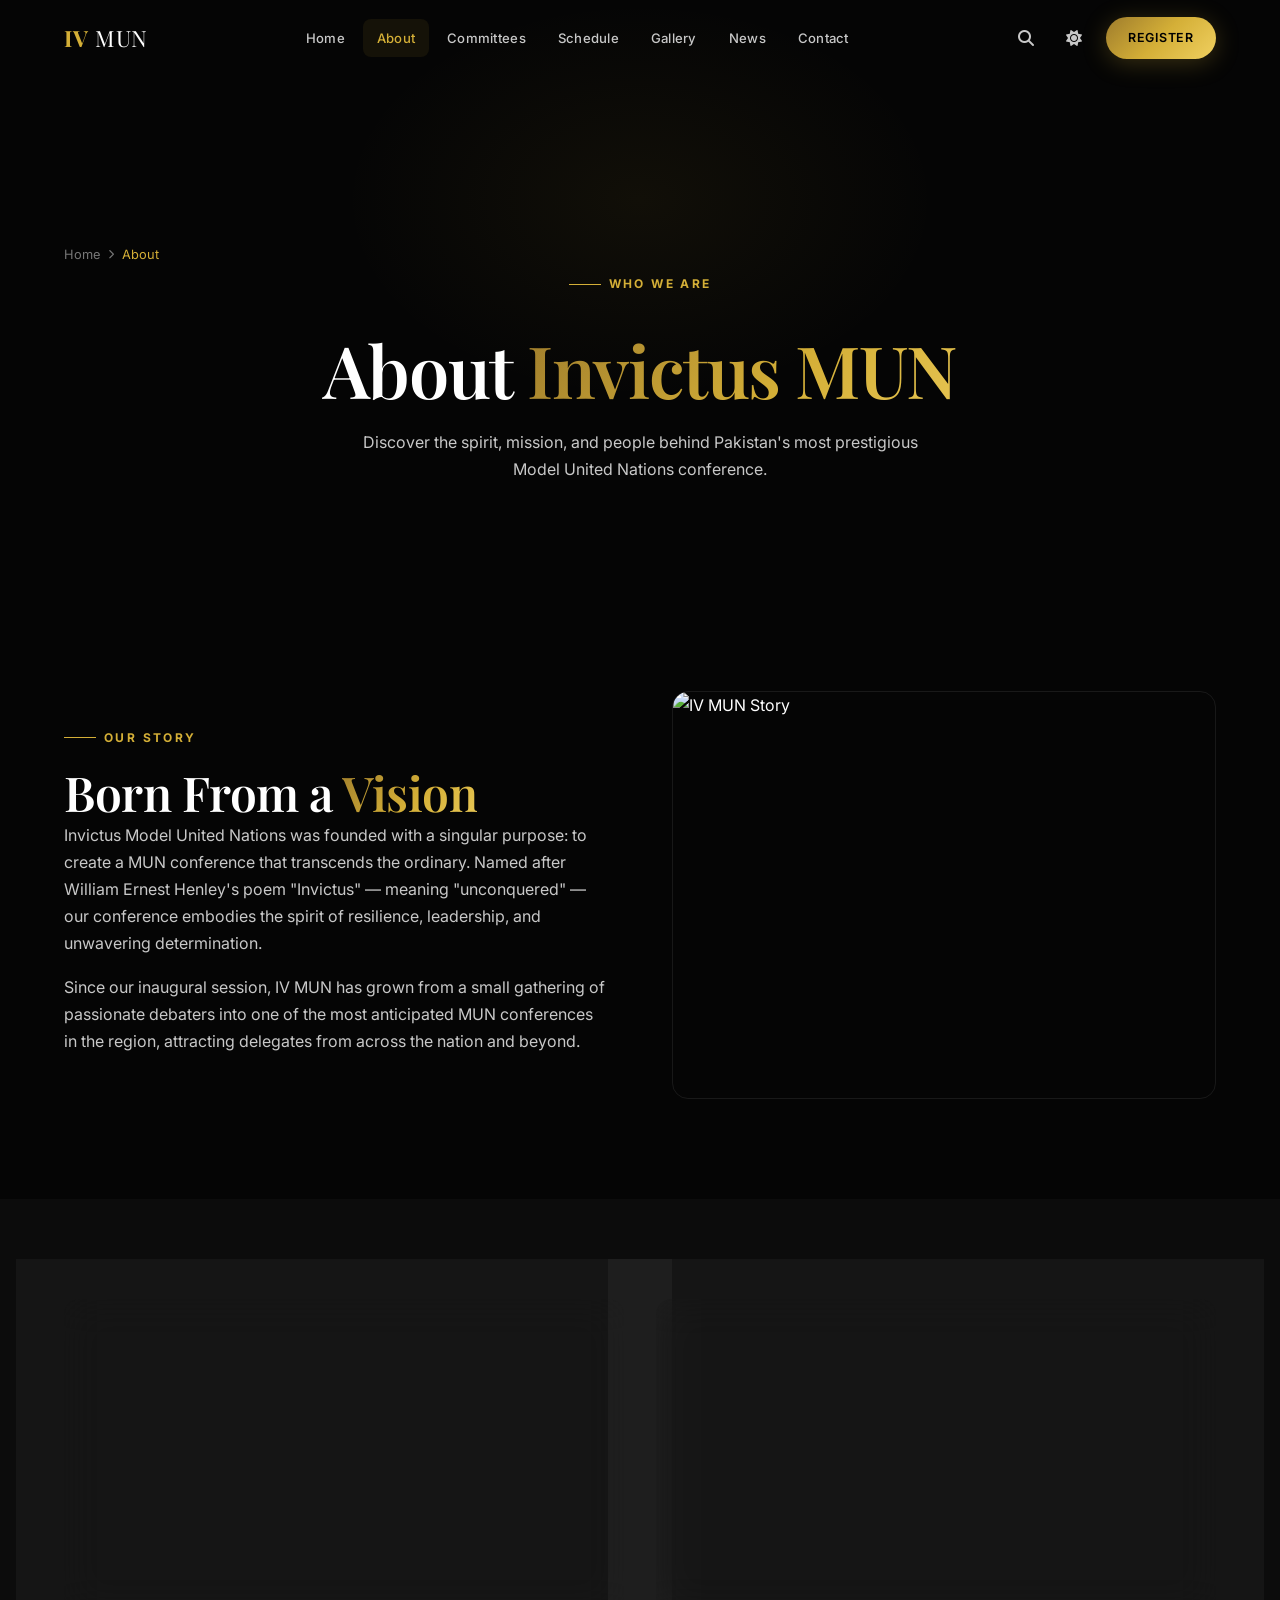
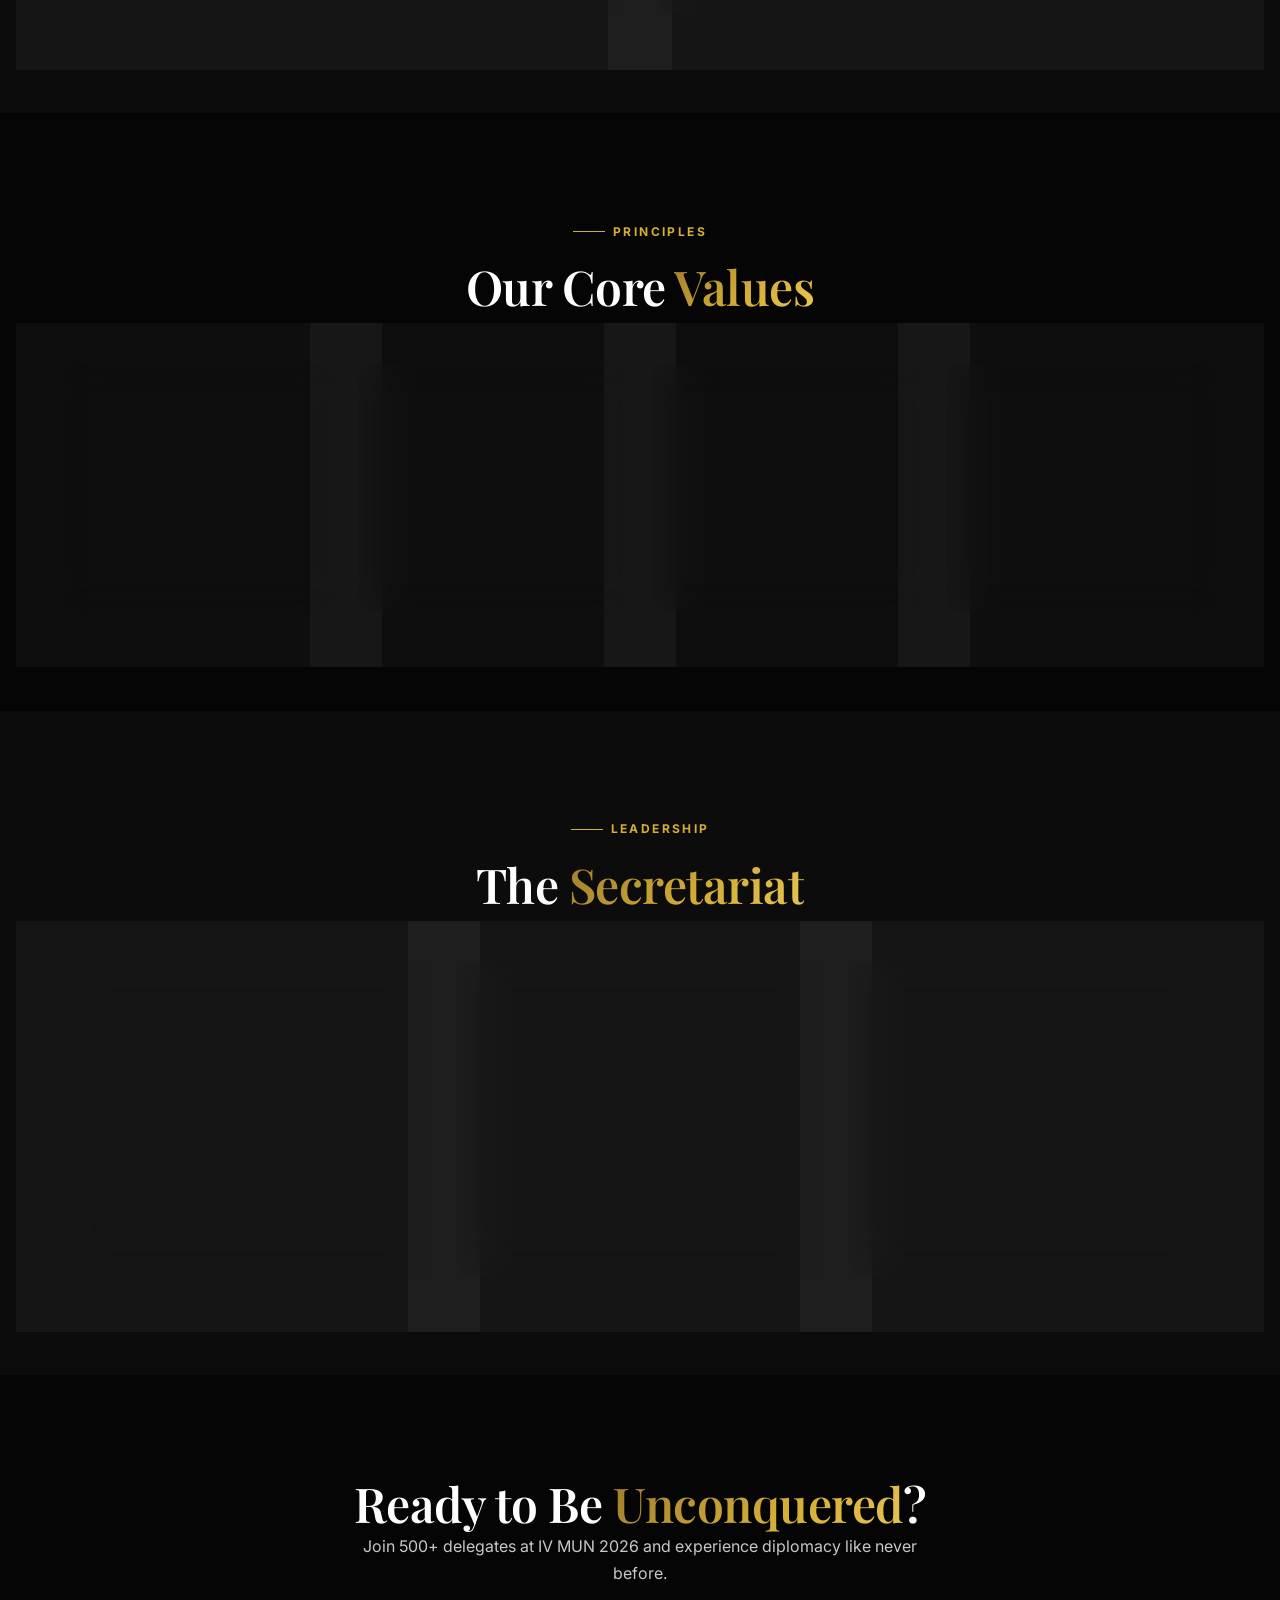
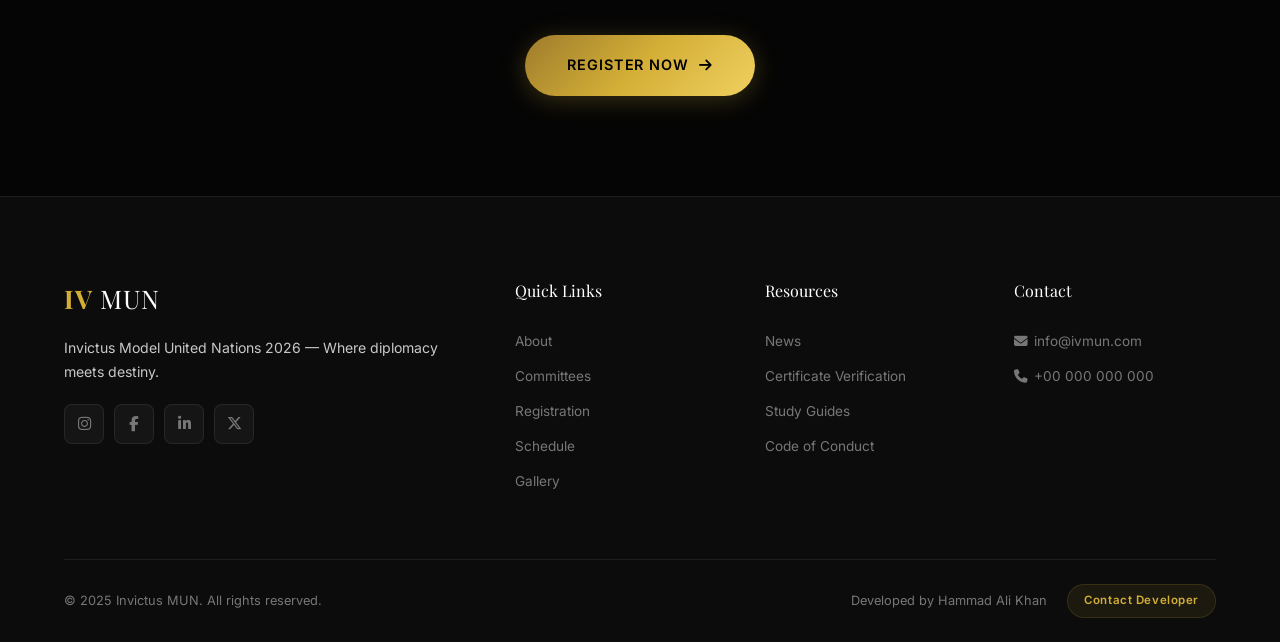
==== about.html @ e798f4ac "Initial commit Created from https://vercel.com/new" ====
<!DOCTYPE html>
<html lang="en" data-theme="dark">
<head>
  <meta charset="UTF-8">
  <meta name="viewport" content="width=device-width, initial-scale=1.0">
  <meta name="description" content="Learn about Invictus Model United Nations — our mission, vision, history, and the team behind IV MUN 2026.">
  <title>About — Invictus MUN 2026</title>
  <link rel="preconnect" href="https://fonts.googleapis.com">
  <link href="https://fonts.googleapis.com/css2?family=Inter:wght@300;400;500;600;700&family=Playfair+Display:ital,wght@0,400;0,500;0,600;0,700;1,400&display=swap" rel="stylesheet">
  <link rel="stylesheet" href="https://cdnjs.cloudflare.com/ajax/libs/font-awesome/6.5.1/css/all.min.css">
  <link rel="stylesheet" href="style.css">
</head>
<body>

  <div class="loader"><div class="loader-logo">IV MUN</div><div class="loader-bar"></div><div class="loader-text">Loading Experience</div></div>
  <div class="scroll-progress"></div>

  <nav class="nav">
    <div class="nav-inner">
      <a href="index.html" class="nav-logo">IV <span>MUN</span></a>
      <div class="nav-links">
        <a href="index.html">Home</a>
        <a href="about.html" class="active">About</a>
        <a href="committees.html">Committees</a>
        <a href="schedule.html">Schedule</a>
        <a href="gallery.html">Gallery</a>
        <a href="news.html">News</a>
        <a href="contact.html">Contact</a>
      </div>
      <div class="nav-right">
        <button class="nav-icon-btn" id="searchBtn" aria-label="Search"><i class="fas fa-search"></i></button>
        <button class="nav-icon-btn" id="themeToggle" aria-label="Toggle theme"><i class="fas fa-sun"></i></button>
        <a href="registration.html" class="btn btn-primary btn-sm" style="margin-left:4px;">Register</a>
        <button class="hamburger" aria-label="Menu"><span></span><span></span><span></span></button>
      </div>
    </div>
  </nav>

  <div class="mobile-nav">
    <a href="index.html">Home</a><a href="about.html" class="active">About</a><a href="committees.html">Committees</a><a href="registration.html">Registration</a><a href="schedule.html">Schedule</a><a href="gallery.html">Gallery</a><a href="news.html">News</a><a href="certificate.html">Certificate</a><a href="contact.html">Contact</a><a href="https://hammad-portfolio-website.vercel.app/" target="_blank" rel="noopener">Contact Developer</a>
  </div>

  <div class="search-modal">
    <div class="search-box">
      <div class="search-input-wrap">
        <i class="fas fa-search"></i>
        <input type="text" placeholder="Search committees, pages, FAQs..." autocomplete="off">
        <kbd style="font-size:0.7rem;color:var(--text-muted);background:var(--glass-bg);border:1px solid var(--glass-border);padding:2px 8px;border-radius:4px;">ESC</kbd>
      </div>
      <div class="search-results"><div class="search-hint">Type at least 2 characters to search...</div></div>
    </div>
  </div>

  <!-- Page Header -->
  <header class="page-header">
    <div class="container">
      <div class="breadcrumbs">
        <a href="index.html">Home</a> <span class="sep"><i class="fas fa-chevron-right"></i></span> <span class="current">About</span>
      </div>
      <div class="section-label" style="justify-content:center;" class="anim">Who We Are</div>
      <h1 class="section-title mt-2 anim">About <span class="gold-text">Invictus MUN</span></h1>
      <p class="section-desc mx-auto anim" style="text-align:center;">Discover the spirit, mission, and people behind Pakistan's most prestigious Model United Nations conference.</p>
    </div>
  </header>

  <!-- Story -->
  <section class="section">
    <div class="container">
      <div class="grid" style="grid-template-columns:1fr 1fr;gap:64px;align-items:center;">
        <div class="anim-left">
          <div class="section-label">Our Story</div>
          <h2>Born From a <span class="gold-text">Vision</span></h2>
          <p>Invictus Model United Nations was founded with a singular purpose: to create a MUN conference that transcends the ordinary. Named after William Ernest Henley's poem "Invictus" — meaning "unconquered" — our conference embodies the spirit of resilience, leadership, and unwavering determination.</p>
          <p>Since our inaugural session, IV MUN has grown from a small gathering of passionate debaters into one of the most anticipated MUN conferences in the region, attracting delegates from across the nation and beyond.</p>
        </div>
        <div class="anim-right">
          <div style="border-radius:var(--radius);overflow:hidden;border:1px solid var(--glass-border);aspect-ratio:4/3;">
            <img data-src="https://images.unsplash.com/photo-1577737122579-ab9dee88395c?fm=jpg&q=60&w=3000&ixlib=rb-4.1.0&ixid=M3wxMjA3fDB8MHxwaG90by1wYWdlfHx8fGVufDB8fHx8fA%3D%3D" alt="IV MUN Story" style="width:100%;height:100%;object-fit:cover;">
          </div>
        </div>
      </div>
    </div>
  </section>

  <!-- Mission & Vision -->
  <section class="section section-alt">
    <div class="container">
      <div class="grid grid-2" style="gap:32px;">
        <div class="glass-static anim anim-delay-1" style="padding:48px;">
          <div style="color:var(--gold);font-size:1.5rem;margin-bottom:16px;"><i class="fas fa-bullseye"></i></div>
          <h3>Our Mission</h3>
          <p>To empower young minds through immersive diplomatic simulations, fostering critical thinking, cross-cultural understanding, and the skills necessary to become effective global citizens and leaders.</p>
        </div>
        <div class="glass-static anim anim-delay-2" style="padding:48px;">
          <div style="color:var(--gold);font-size:1.5rem;margin-bottom:16px;"><i class="fas fa-eye"></i></div>
          <h3>Our Vision</h3>
          <p>To be the leading platform for youth diplomacy in the region — where every delegate leaves transformed, inspired, and equipped to make a meaningful impact on the world stage.</p>
        </div>
      </div>
    </div>
  </section>

  <!-- Values -->
  <section class="section">
    <div class="container">
      <div class="text-center mb-5 anim">
        <div class="section-label" style="justify-content:center;">Principles</div>
        <h2>Our Core <span class="gold-text">Values</span></h2>
      </div>
      <div class="grid grid-4">
        <div class="glass anim anim-delay-1" style="padding:32px;text-align:center;">
          <div style="color:var(--gold);font-size:1.8rem;margin-bottom:16px;"><i class="fas fa-scale-balanced"></i></div>
          <h4>Integrity</h4>
          <p style="font-size:0.85rem;margin-bottom:0;">Upholding the highest standards of honesty and ethical conduct in all proceedings.</p>
        </div>
        <div class="glass anim anim-delay-2" style="padding:32px;text-align:center;">
          <div style="color:var(--gold);font-size:1.8rem;margin-bottom:16px;"><i class="fas fa-people-group"></i></div>
          <h4>Inclusivity</h4>
          <p style="font-size:0.85rem;margin-bottom:0;">Welcoming delegates from all backgrounds, ensuring every voice is heard and valued.</p>
        </div>
        <div class="glass anim anim-delay-3" style="padding:32px;text-align:center;">
          <div style="color:var(--gold);font-size:1.8rem;margin-bottom:16px;"><i class="fas fa-lightbulb"></i></div>
          <h4>Excellence</h4>
          <p style="font-size:0.85rem;margin-bottom:0;">Striving for the highest quality in every aspect — from debate to logistics.</p>
        </div>
        <div class="glass anim anim-delay-4" style="padding:32px;text-align:center;">
          <div style="color:var(--gold);font-size:1.8rem;margin-bottom:16px;"><i class="fas fa-handshake"></i></div>
          <h4>Diplomacy</h4>
          <p style="font-size:0.85rem;margin-bottom:0;">Fostering respectful dialogue, negotiation, and collaborative problem-solving.</p>
        </div>
      </div>
    </div>
  </section>

  <!-- SG & DG -->
  <section class="section section-alt">
    <div class="container">
      <div class="text-center mb-5 anim">
        <div class="section-label" style="justify-content:center;">Leadership</div>
        <h2>The <span class="gold-text">Secretariat</span></h2>
      </div>
      <div class="grid grid-3">
        <div class="glass anim anim-delay-1" style="padding:36px;text-align:center;">
          <div style="width:120px;height:120px;border-radius:50%;overflow:hidden;margin:0 auto 20px;border:2px solid var(--gold);">
            <img data-src="https://picsum.photos/seed/sg-face/240/240.jpg" alt="Secretary-General" style="width:100%;height:100%;object-fit:cover;">
          </div>
          <h4>President</h4>
          <p style="font-size:0.8rem;color:var(--gold);margin-bottom:8px;">Sunyaan Khalid Butt</p>
          <p style="font-size:0.85rem;margin-bottom:0;">Leading the entire conference with vision and dedication.</p>
        </div>
        <div class="glass anim anim-delay-2" style="padding:36px;text-align:center;">
          <div style="width:120px;height:120px;border-radius:50%;overflow:hidden;margin:0 auto 20px;border:2px solid var(--gold);">
            <img data-src="https://picsum.photos/seed/dg-face/240/240.jpg" alt="Director-General" style="width:100%;height:100%;object-fit:cover;">
          </div>
          <h4>Vice President</h4>
          <p style="font-size:0.8rem;color:var(--gold);margin-bottom:8px;">Ali Akhtar</p>
          <p style="font-size:0.85rem;margin-bottom:0;">Overseeing committee operations and delegate experience.</p>
        </div>
        <div class="glass anim anim-delay-3" style="padding:36px;text-align:center;">
          <div style="width:120px;height:120px;border-radius:50%;overflow:hidden;margin:0 auto 20px;border:2px solid var(--gold);">
            <img data-src="https://picsum.photos/seed/usg-face/240/240.jpg" alt="USG Logistics" style="width:100%;height:100%;object-fit:cover;">
          </div>
          <h4>Secretary-General</h4>
          <p style="font-size:0.8rem;color:var(--gold);margin-bottom:8px;">Ibrahim Kayani</p>
          <p style="font-size:0.85rem;margin-bottom:0;">Managing all Secretariat, venue, and operations seamlessly.</p>
        </div>
      </div>
    </div>
  </section>

  <!-- CTA -->
  <section class="section" style="text-align:center;">
    <div class="container anim">
      <h2>Ready to Be <span class="gold-text">Unconquered</span>?</h2>
      <p class="section-desc mx-auto" style="text-align:center;">Join 500+ delegates at IV MUN 2026 and experience diplomacy like never before.</p>
      <a href="registration.html" class="btn btn-primary btn-lg">Register Now <i class="fas fa-arrow-right"></i></a>
    </div>
  </section>

  <button class="back-top" aria-label="Back to top"><i class="fas fa-chevron-up"></i></button>

  <footer class="footer">
    <div class="container">
      <div class="footer-grid">
        <div class="footer-brand">
          <a href="index.html" class="nav-logo" style="font-size:1.6rem;">IV <span>MUN</span></a>
          <p>Invictus Model United Nations 2026 — Where diplomacy meets destiny.</p>
          <div class="footer-social">
            <a href="#" aria-label="Instagram"><i class="fab fa-instagram"></i></a>
            <a href="#" aria-label="Facebook"><i class="fab fa-facebook-f"></i></a>
            <a href="#" aria-label="LinkedIn"><i class="fab fa-linkedin-in"></i></a>
            <a href="#" aria-label="Twitter"><i class="fab fa-x-twitter"></i></a>
          </div>
        </div>
        <div><div class="footer-title">Quick Links</div><div class="footer-links"><a href="about.html">About</a><a href="committees.html">Committees</a><a href="registration.html">Registration</a><a href="schedule.html">Schedule</a><a href="gallery.html">Gallery</a></div></div>
        <div><div class="footer-title">Resources</div><div class="footer-links"><a href="news.html">News</a><a href="certificate.html">Certificate Verification</a><a href="#">Study Guides</a><a href="#">Code of Conduct</a></div></div>
        <div><div class="footer-title">Contact</div><div class="footer-links"><a href="mailto:info@ivmun.com"><i class="fas fa-envelope" style="width:16px;"></i> info@ivmun.com</a><a href="tel:+0000000000"><i class="fas fa-phone" style="width:16px;"></i> +00 000 000 000</a></div></div>
      </div>
      <div class="footer-bottom">
        <div class="footer-copy">&copy; 2025 Invictus MUN. All rights reserved.</div>
        <div class="footer-dev">Developed by Hammad Ali Khan &nbsp;<a href="https://hammad-portfolio-website.vercel.app/" target="_blank" rel="noopener">Contact Developer</a></div>
      </div>
    </div>
  </footer>

  <script src="js/main.js"></script>
</body>
</html>
---- style.css ----
/* ============================================
   INVICTUS MUN 2026 — Master Stylesheet
   Black & Gold Luxury Theme with Glassmorphism
   ============================================ */

/* ---------- Design Tokens ---------- */
:root {
  --gold: #D4AF37;
  --gold-light: #F0D060;
  --gold-dark: #9E7C2C;
  --gold-glow: rgba(212,175,55,0.25);
  --gold-subtle: rgba(212,175,55,0.08);
  --bg-primary: #050505;
  --bg-secondary: #0C0C0C;
  --bg-card: #141414;
  --bg-elevated: #1A1A1A;
  --text-primary: #FFFFFF;
  --text-secondary: #C8C8C8;
  --text-muted: #777777;
  --border-color: rgba(255,255,255,0.08);
  --glass-bg: rgba(255,255,255,0.04);
  --glass-border: rgba(255,255,255,0.08);
  --glass-shadow: rgba(0,0,0,0.4);
  --font-heading: 'Playfair Display', Georgia, serif;
  --font-body: 'Inter', -apple-system, sans-serif;
  --ease: cubic-bezier(0.4, 0, 0.2, 1);
  --ease-out: cubic-bezier(0.0, 0, 0.2, 1);
  --ease-bounce: cubic-bezier(0.34, 1.56, 0.64, 1);
  --radius-sm: 8px;
  --radius: 16px;
  --radius-lg: 24px;
  --radius-xl: 32px;
  --nav-h: 76px;
  --container: 1200px;
  --transition: 0.35s var(--ease);
}

/* Light Mode */
[data-theme="light"] {
  --bg-primary: #FAF9F6;
  --bg-secondary: #F2F0EA;
  --bg-card: #FFFFFF;
  --bg-elevated: #FFFFFF;
  --text-primary: #1A1A1A;
  --text-secondary: #444444;
  --text-muted: #888888;
  --border-color: rgba(0,0,0,0.08);
  --glass-bg: rgba(0,0,0,0.02);
  --glass-border: rgba(0,0,0,0.06);
  --glass-shadow: rgba(0,0,0,0.08);
}

/* ---------- Reset & Base ---------- */
*, *::before, *::after { margin:0; padding:0; box-sizing:border-box; }
html { scroll-behavior: smooth; font-size: 16px; -webkit-font-smoothing: antialiased; }
body {
  font-family: var(--font-body);
  background: var(--bg-primary);
  color: var(--text-primary);
  line-height: 1.7;
  overflow-x: hidden;
  transition: background var(--transition), color var(--transition);
}
a { color: var(--gold); text-decoration: none; transition: color var(--transition); }
a:hover { color: var(--gold-light); }
img { max-width: 100%; height: auto; display: block; }
ul, ol { list-style: none; }
button, input, textarea, select {
  font-family: inherit; font-size: inherit; border: none; outline: none;
  background: none; color: inherit;
}
button { cursor: pointer; }

::selection {
  background: var(--gold); color: #000;
}
::-webkit-scrollbar { width: 8px; }
::-webkit-scrollbar-track { background: var(--bg-secondary); }
::-webkit-scrollbar-thumb { background: var(--gold-dark); border-radius: 4px; }
::-webkit-scrollbar-thumb:hover { background: var(--gold); }

/* ---------- Typography ---------- */
h1, h2, h3, h4, h5, h6 {
  font-family: var(--font-heading);
  font-weight: 600;
  line-height: 1.2;
  color: var(--text-primary);
}
h1 { font-size: clamp(2.5rem, 6vw, 4.5rem); letter-spacing: -0.02em; }
h2 { font-size: clamp(2rem, 4vw, 3rem); letter-spacing: -0.01em; }
h3 { font-size: clamp(1.4rem, 2.5vw, 1.8rem); }
h4 { font-size: 1.25rem; }
p { color: var(--text-secondary); margin-bottom: 1rem; }

.gold-text {
  background: linear-gradient(135deg, var(--gold-dark), var(--gold), var(--gold-light), var(--gold));
  background-size: 200% auto;
  -webkit-background-clip: text;
  -webkit-text-fill-color: transparent;
  background-clip: text;
  animation: shimmer 4s ease-in-out infinite;
}

@keyframes shimmer {
  0%, 100% { background-position: 0% center; }
  50% { background-position: 200% center; }
}

.section-label {
  display: inline-flex; align-items: center; gap: 8px;
  font-family: var(--font-body);
  font-size: 0.75rem; font-weight: 700;
  letter-spacing: 0.2em; text-transform: uppercase;
  color: var(--gold); margin-bottom: 1rem;
}
.section-label::before {
  content: ''; display: block;
  width: 32px; height: 1px; background: var(--gold);
}
.section-title { margin-bottom: 1rem; }
.section-desc { max-width: 600px; margin-bottom: 3rem; }

/* ---------- Layout ---------- */
.container {
  width: 100%; max-width: var(--container);
  margin: 0 auto; padding: 0 24px;
}
.section { padding: 100px 0; position: relative; }
.section-alt { background: var(--bg-secondary); }

.grid { display: grid; gap: 24px; }
.grid-2 { grid-template-columns: repeat(2, 1fr); }
.grid-3 { grid-template-columns: repeat(3, 1fr); }
.grid-4 { grid-template-columns: repeat(4, 1fr); }
.flex { display: flex; }
.flex-center { display: flex; align-items: center; justify-content: center; }
.flex-between { display: flex; align-items: center; justify-content: space-between; }
.text-center { text-align: center; }
.mx-auto { margin-left: auto; margin-right: auto; }

/* ---------- Loading Screen ---------- */
.loader {
  position: fixed; inset: 0; z-index: 10000;
  background: #050505;
  display: flex; flex-direction: column;
  align-items: center; justify-content: center;
  transition: opacity 0.6s var(--ease), visibility 0.6s;
}
.loader.hidden { opacity: 0; visibility: hidden; pointer-events: none; }
.loader-logo {
  font-family: var(--font-heading);
  font-size: 2.5rem; font-weight: 700;
  color: var(--gold); margin-bottom: 2rem;
  letter-spacing: 0.05em;
}
.loader-bar {
  width: 200px; height: 2px;
  background: rgba(212,175,55,0.15);
  border-radius: 2px; overflow: hidden;
  position: relative;
}
.loader-bar::after {
  content: ''; position: absolute;
  left: 0; top: 0; height: 100%;
  width: 0; background: var(--gold);
  border-radius: 2px;
  animation: loadBar 1.8s var(--ease) forwards;
}
@keyframes loadBar {
  0% { width: 0; }
  60% { width: 80%; }
  100% { width: 100%; }
}
.loader-text {
  margin-top: 1rem; font-size: 0.7rem;
  letter-spacing: 0.3em; text-transform: uppercase;
  color: var(--text-muted);
}

/* ---------- Scroll Progress ---------- */
.scroll-progress {
  position: fixed; top: 0; left: 0;
  height: 3px; width: 0;
  background: linear-gradient(90deg, var(--gold-dark), var(--gold), var(--gold-light));
  z-index: 9999; transition: width 0.1s linear;
}

/* ---------- Navigation ---------- */
.nav {
  position: fixed; top: 0; left: 0; width: 100%;
  height: var(--nav-h); z-index: 1000;
  transition: all var(--transition);
  display: flex; align-items: center;
}
.nav.scrolled {
  background: rgba(5,5,5,0.85);
  backdrop-filter: blur(24px);
  -webkit-backdrop-filter: blur(24px);
  border-bottom: 1px solid var(--glass-border);
  box-shadow: 0 4px 30px rgba(0,0,0,0.3);
}
[data-theme="light"] .nav.scrolled {
  background: rgba(250,249,246,0.85);
}
.nav-inner {
  display: flex; align-items: center; justify-content: space-between;
  width: 100%; max-width: var(--container);
  margin: 0 auto; padding: 0 24px;
}
.nav-logo {
  font-family: var(--font-heading);
  font-size: 1.4rem; font-weight: 700;
  color: var(--gold); letter-spacing: 0.04em;
  white-space: nowrap;
}
.nav-logo span { color: var(--text-primary); font-weight: 400; }
.nav-links {
  display: flex; align-items: center; gap: 4px;
}
.nav-links a {
  position: relative; padding: 8px 14px;
  font-size: 0.82rem; font-weight: 500;
  color: var(--text-secondary); letter-spacing: 0.02em;
  border-radius: var(--radius-sm);
  transition: all var(--transition);
}
.nav-links a:hover,
.nav-links a.active {
  color: var(--gold);
  background: var(--gold-subtle);
}
.nav-right {
  display: flex; align-items: center; gap: 8px;
}
.nav-icon-btn {
  width: 40px; height: 40px;
  display: flex; align-items: center; justify-content: center;
  border-radius: var(--radius-sm);
  color: var(--text-secondary);
  transition: all var(--transition);
  font-size: 1rem;
}
.nav-icon-btn:hover {
  color: var(--gold); background: var(--gold-subtle);
}

/* Hamburger */
.hamburger {
  display: none; flex-direction: column; gap: 5px;
  width: 28px; cursor: pointer; padding: 6px 0;
  background: none; border: none;
}
.hamburger span {
  display: block; width: 100%; height: 2px;
  background: var(--text-primary);
  border-radius: 2px;
  transition: all 0.3s var(--ease);
}
.hamburger.open span:nth-child(1) { transform: rotate(45deg) translate(5px, 5px); }
.hamburger.open span:nth-child(2) { opacity: 0; }
.hamburger.open span:nth-child(3) { transform: rotate(-45deg) translate(5px, -5px); }

/* Mobile Nav */
.mobile-nav {
  position: fixed; inset: 0; z-index: 999;
  background: rgba(5,5,5,0.97);
  backdrop-filter: blur(30px);
  -webkit-backdrop-filter: blur(30px);
  display: flex; flex-direction: column;
  align-items: center; justify-content: center;
  gap: 8px;
  opacity: 0; visibility: hidden;
  transition: all 0.4s var(--ease);
}
[data-theme="light"] .mobile-nav { background: rgba(250,249,246,0.97); }
.mobile-nav.open { opacity: 1; visibility: visible; }
.mobile-nav a {
  font-family: var(--font-heading);
  font-size: 1.6rem; color: var(--text-secondary);
  padding: 12px 24px; border-radius: var(--radius-sm);
  transition: all var(--transition);
}
.mobile-nav a:hover, .mobile-nav a.active {
  color: var(--gold); background: var(--gold-subtle);
}

/* ---------- Buttons ---------- */
.btn {
  display: inline-flex; align-items: center; gap: 10px;
  padding: 14px 32px;
  font-size: 0.85rem; font-weight: 600;
  letter-spacing: 0.06em; text-transform: uppercase;
  border-radius: 60px; position: relative;
  overflow: hidden; transition: all var(--transition);
  white-space: nowrap;
}
.btn-primary {
  background: linear-gradient(135deg, var(--gold-dark), var(--gold), var(--gold-light));
  color: #000; box-shadow: 0 4px 24px var(--gold-glow);
}
.btn-primary:hover {
  transform: translateY(-2px);
  box-shadow: 0 8px 40px rgba(212,175,55,0.35);
  color: #000;
}
.btn-outline {
  border: 1.5px solid var(--gold);
  color: var(--gold);
}
.btn-outline:hover {
  background: var(--gold-subtle);
  transform: translateY(-2px);
  color: var(--gold-light);
}
.btn-ghost {
  color: var(--text-secondary); padding: 12px 24px;
}
.btn-ghost:hover { color: var(--gold); background: var(--gold-subtle); }
.btn-sm { padding: 10px 22px; font-size: 0.78rem; }
.btn-lg { padding: 18px 42px; font-size: 0.9rem; }

/* Ripple */
.btn .ripple {
  position: absolute; border-radius: 50%;
  background: rgba(255,255,255,0.3);
  transform: scale(0); animation: ripple 0.6s linear;
  pointer-events: none;
}
@keyframes ripple {
  to { transform: scale(4); opacity: 0; }
}

/* ---------- Glass Card ---------- */
.glass {
  background: var(--glass-bg);
  backdrop-filter: blur(20px);
  -webkit-backdrop-filter: blur(20px);
  border: 1px solid var(--glass-border);
  border-radius: var(--radius);
  box-shadow: 0 8px 32px var(--glass-shadow);
  transition: all var(--transition);
}
.glass:hover {
  border-color: rgba(212,175,55,0.2);
  box-shadow: 0 12px 48px var(--glass-shadow), 0 0 30px var(--gold-subtle);
  transform: translateY(-4px);
}
.glass-static {
  background: var(--glass-bg);
  backdrop-filter: blur(20px);
  -webkit-backdrop-filter: blur(20px);
  border: 1px solid var(--glass-border);
  border-radius: var(--radius);
  box-shadow: 0 8px 32px var(--glass-shadow);
}

/* ---------- Hero ---------- */
.hero {
  position: relative; min-height: 100vh;
  display: flex; align-items: center;
  justify-content: center; text-align: center;
  padding: calc(var(--nav-h) + 40px) 24px 80px;
  overflow: hidden;
}
.hero-bg {
  position: absolute; inset: 0; z-index: 0;
}
.hero-bg::before {
  content: ''; position: absolute; inset: 0;
  background: radial-gradient(ellipse at 50% 30%, rgba(212,175,55,0.08) 0%, transparent 60%),
              radial-gradient(ellipse at 80% 80%, rgba(212,175,55,0.04) 0%, transparent 40%);
}
.hero-bg::after {
  content: ''; position: absolute; inset: 0;
  background: linear-gradient(180deg, transparent 50%, var(--bg-primary) 100%);
}
#hero-canvas {
  position: absolute; inset: 0; width: 100%; height: 100%;
  opacity: 0.5;
}
.hero-content { position: relative; z-index: 2; max-width: 800px; }
.hero-badge {
  display: inline-flex; align-items: center; gap: 8px;
  padding: 8px 20px; border-radius: 60px;
  background: var(--gold-subtle);
  border: 1px solid rgba(212,175,55,0.15);
  font-size: 0.75rem; font-weight: 600;
  letter-spacing: 0.15em; text-transform: uppercase;
  color: var(--gold); margin-bottom: 2rem;
}
.hero-badge i { font-size: 0.65rem; }
.hero h1 { margin-bottom: 1.5rem; }
.hero-sub {
  font-size: clamp(1rem, 2vw, 1.15rem);
  color: var(--text-secondary); margin-bottom: 2.5rem;
  max-width: 560px; margin-left: auto; margin-right: auto;
}
.hero-actions { display: flex; gap: 16px; justify-content: center; flex-wrap: wrap; }

/* Countdown */
.countdown {
  display: flex; gap: 16px; justify-content: center;
  margin: 3rem 0;
}
.countdown-item {
  display: flex; flex-direction: column; align-items: center;
  min-width: 80px; padding: 20px 16px;
  border-radius: var(--radius);
  background: var(--glass-bg);
  border: 1px solid var(--glass-border);
  backdrop-filter: blur(12px);
}
.countdown-num {
  font-family: var(--font-heading);
  font-size: 2.2rem; font-weight: 700;
  color: var(--gold); line-height: 1;
}
.countdown-label {
  font-size: 0.65rem; font-weight: 600;
  letter-spacing: 0.15em; text-transform: uppercase;
  color: var(--text-muted); margin-top: 8px;
}

/* ---------- Stats ---------- */
.stats-grid {
  display: grid;
  grid-template-columns: repeat(4, 1fr);
  gap: 24px;
}
.stat-card {
  text-align: center; padding: 40px 20px;
}
.stat-num {
  font-family: var(--font-heading);
  font-size: 3rem; font-weight: 700;
  color: var(--gold); line-height: 1;
  margin-bottom: 8px;
}
.stat-label {
  font-size: 0.8rem; font-weight: 500;
  color: var(--text-muted); letter-spacing: 0.05em;
  text-transform: uppercase;
}

/* ---------- Committee Cards ---------- */
.com-card {
  padding: 36px; position: relative; overflow: hidden;
}
.com-card::before {
  content: ''; position: absolute;
  top: 0; left: 0; right: 0; height: 3px;
  background: linear-gradient(90deg, var(--gold-dark), var(--gold), var(--gold-light));
  opacity: 0; transition: opacity var(--transition);
}
.com-card:hover::before { opacity: 1; }
.com-icon {
  width: 56px; height: 56px;
  display: flex; align-items: center; justify-content: center;
  border-radius: var(--radius-sm);
  background: var(--gold-subtle);
  color: var(--gold); font-size: 1.3rem;
  margin-bottom: 1.5rem;
}
.com-card h3 { margin-bottom: 0.75rem; }
.com-card p { font-size: 0.9rem; margin-bottom: 1.5rem; }
.com-meta {
  display: flex; flex-wrap: wrap; gap: 12px;
  margin-bottom: 1.5rem;
}
.com-tag {
  padding: 4px 12px; border-radius: 60px;
  font-size: 0.7rem; font-weight: 600;
  letter-spacing: 0.05em; text-transform: uppercase;
  background: var(--gold-subtle); color: var(--gold);
  border: 1px solid rgba(212,175,55,0.12);
}
.com-actions { display: flex; gap: 10px; flex-wrap: wrap; }

/* ---------- Timeline ---------- */
.timeline { position: relative; max-width: 700px; margin: 0 auto; }
.timeline::before {
  content: ''; position: absolute;
  left: 24px; top: 0; bottom: 0; width: 2px;
  background: linear-gradient(180deg, var(--gold), var(--glass-border));
}
.timeline-item {
  position: relative; padding-left: 72px;
  margin-bottom: 40px;
}
.timeline-dot {
  position: absolute; left: 16px; top: 6px;
  width: 18px; height: 18px;
  border-radius: 50%;
  background: var(--bg-primary);
  border: 3px solid var(--gold);
  z-index: 2;
  transition: all var(--transition);
}
.timeline-item:hover .timeline-dot {
  background: var(--gold);
  box-shadow: 0 0 20px var(--gold-glow);
}
.timeline-date {
  font-size: 0.75rem; font-weight: 700;
  letter-spacing: 0.1em; text-transform: uppercase;
  color: var(--gold); margin-bottom: 6px;
}
.timeline-title {
  font-size: 1.15rem; margin-bottom: 6px;
}
.timeline-desc { font-size: 0.88rem; color: var(--text-muted); }

/* ---------- Schedule ---------- */
.schedule-day { margin-bottom: 60px; }
.schedule-day-title {
  font-family: var(--font-heading);
  font-size: 1.6rem; margin-bottom: 24px;
  padding-bottom: 12px;
  border-bottom: 1px solid var(--border-color);
  display: inline-block;
}
.schedule-card {
  display: flex; gap: 24px; padding: 24px;
  margin-bottom: 16px; align-items: flex-start;
}
.schedule-time {
  min-width: 100px; font-family: var(--font-heading);
  font-size: 1.1rem; color: var(--gold);
  font-weight: 600;
}
.schedule-info h4 { margin-bottom: 4px; }
.schedule-info p { font-size: 0.85rem; color: var(--text-muted); margin-bottom: 0; }
.schedule-loc {
  display: inline-flex; align-items: center; gap: 6px;
  font-size: 0.75rem; color: var(--text-muted);
  margin-top: 8px;
}

/* ---------- Gallery ---------- */
.gallery-grid {
  display: grid;
  grid-template-columns: repeat(auto-fill, minmax(280px, 1fr));
  gap: 16px;
}
.gallery-item {
  position: relative; border-radius: var(--radius);
  overflow: hidden; aspect-ratio: 4/3;
  cursor: pointer;
}
.gallery-item img {
  width: 100%; height: 100%; object-fit: cover;
  transition: transform 0.6s var(--ease);
}
.gallery-item:hover img { transform: scale(1.08); }
.gallery-overlay {
  position: absolute; inset: 0;
  background: linear-gradient(0deg, rgba(0,0,0,0.7) 0%, transparent 50%);
  display: flex; align-items: flex-end; padding: 20px;
  opacity: 0; transition: opacity var(--transition);
}
.gallery-item:hover .gallery-overlay { opacity: 1; }
.gallery-overlay span {
  font-size: 0.85rem; font-weight: 500; color: #fff;
}

/* Lightbox */
.lightbox {
  position: fixed; inset: 0; z-index: 10001;
  background: rgba(0,0,0,0.95);
  display: flex; align-items: center; justify-content: center;
  opacity: 0; visibility: hidden;
  transition: all 0.3s var(--ease);
}
.lightbox.open { opacity: 1; visibility: visible; }
.lightbox img {
  max-width: 90%; max-height: 85vh;
  border-radius: var(--radius);
  box-shadow: 0 20px 60px rgba(0,0,0,0.5);
  transform: scale(0.9);
  transition: transform 0.4s var(--ease);
}
.lightbox.open img { transform: scale(1); }
.lightbox-close {
  position: absolute; top: 24px; right: 24px;
  width: 48px; height: 48px;
  display: flex; align-items: center; justify-content: center;
  font-size: 1.5rem; color: #fff;
  border-radius: 50%;
  background: rgba(255,255,255,0.1);
  transition: all var(--transition);
  cursor: pointer;
}
.lightbox-close:hover { background: rgba(255,255,255,0.2); }
.lightbox-nav {
  position: absolute; top: 50%; transform: translateY(-50%);
  width: 48px; height: 48px;
  display: flex; align-items: center; justify-content: center;
  font-size: 1.2rem; color: #fff;
  border-radius: 50%;
  background: rgba(255,255,255,0.1);
  cursor: pointer; transition: all var(--transition);
}
.lightbox-nav:hover { background: rgba(255,255,255,0.2); }
.lightbox-prev { left: 24px; }
.lightbox-next { right: 24px; }

/* ---------- News ---------- */
.news-filters {
  display: flex; gap: 8px; flex-wrap: wrap; margin-bottom: 2rem;
}
.news-filter-btn {
  padding: 8px 20px; border-radius: 60px;
  font-size: 0.78rem; font-weight: 600;
  letter-spacing: 0.04em;
  background: var(--glass-bg);
  border: 1px solid var(--glass-border);
  color: var(--text-secondary);
  transition: all var(--transition);
  cursor: pointer;
}
.news-filter-btn:hover,
.news-filter-btn.active {
  background: var(--gold-subtle);
  border-color: rgba(212,175,55,0.3);
  color: var(--gold);
}
.news-card {
  padding: 0; overflow: hidden;
}
.news-card-img {
  width: 100%; height: 200px; object-fit: cover;
}
.news-card-body { padding: 24px; }
.news-card-date {
  font-size: 0.72rem; font-weight: 600;
  letter-spacing: 0.1em; text-transform: uppercase;
  color: var(--gold); margin-bottom: 8px;
}
.news-card-title {
  font-size: 1.15rem; margin-bottom: 8px;
  line-height: 1.4;
}
.news-card-excerpt { font-size: 0.88rem; color: var(--text-muted); margin-bottom: 16px; }
.news-card-link {
  font-size: 0.8rem; font-weight: 600;
  color: var(--gold); letter-spacing: 0.04em;
  display: inline-flex; align-items: center; gap: 6px;
  transition: gap var(--transition);
}
.news-card-link:hover { gap: 12px; }

/* ---------- FAQ ---------- */
.faq-item {
  border: 1px solid var(--glass-border);
  border-radius: var(--radius);
  margin-bottom: 12px; overflow: hidden;
  background: var(--glass-bg);
  backdrop-filter: blur(12px);
  transition: border-color var(--transition);
}
.faq-item:hover, .faq-item.open {
  border-color: rgba(212,175,55,0.2);
}
.faq-q {
  display: flex; align-items: center; justify-content: space-between;
  padding: 20px 24px; cursor: pointer;
  font-weight: 600; font-size: 0.95rem;
  color: var(--text-primary);
  transition: color var(--transition);
  gap: 16px;
}
.faq-q:hover { color: var(--gold); }
.faq-icon {
  font-size: 0.8rem; color: var(--gold);
  transition: transform 0.3s var(--ease);
  flex-shrink: 0;
}
.faq-item.open .faq-icon { transform: rotate(45deg); }
.faq-a {
  max-height: 0; overflow: hidden;
  transition: max-height 0.4s var(--ease), padding 0.4s var(--ease);
}
.faq-a-inner {
  padding: 0 24px 20px;
  font-size: 0.9rem; color: var(--text-muted); line-height: 1.7;
}

/* ---------- Contact ---------- */
.contact-grid {
  display: grid; grid-template-columns: 1fr 1fr; gap: 48px;
}
.contact-info-item {
  display: flex; gap: 16px; margin-bottom: 28px;
  align-items: flex-start;
}
.contact-info-icon {
  width: 48px; height: 48px;
  display: flex; align-items: center; justify-content: center;
  border-radius: var(--radius-sm);
  background: var(--gold-subtle);
  color: var(--gold); font-size: 1.1rem;
  flex-shrink: 0;
}
.contact-info-label {
  font-size: 0.75rem; font-weight: 600;
  letter-spacing: 0.1em; text-transform: uppercase;
  color: var(--text-muted); margin-bottom: 4px;
}
.contact-info-value { font-size: 0.95rem; color: var(--text-primary); }

/* Form */
.form-group { margin-bottom: 20px; }
.form-label {
  display: block; font-size: 0.78rem; font-weight: 600;
  letter-spacing: 0.06em; text-transform: uppercase;
  color: var(--text-muted); margin-bottom: 8px;
}
.form-input, .form-textarea, .form-select {
  width: 100%; padding: 14px 18px;
  background: var(--glass-bg);
  border: 1px solid var(--glass-border);
  border-radius: var(--radius-sm);
  color: var(--text-primary);
  font-size: 0.9rem;
  transition: all var(--transition);
}
.form-input:focus, .form-textarea:focus, .form-select:focus {
  border-color: var(--gold);
  box-shadow: 0 0 0 3px var(--gold-subtle);
  outline: none;
}
.form-textarea { resize: vertical; min-height: 120px; }

/* ---------- Certificate Verification ---------- */
.verify-box {
  max-width: 560px; margin: 0 auto; padding: 48px;
  text-align: center;
}
.verify-icon {
  width: 72px; height: 72px; margin: 0 auto 1.5rem;
  display: flex; align-items: center; justify-content: center;
  border-radius: 50%;
  background: var(--gold-subtle);
  color: var(--gold); font-size: 1.8rem;
}
.verify-result {
  margin-top: 2rem; padding: 24px;
  border-radius: var(--radius-sm);
  display: none;
}
.verify-result.success {
  display: block;
  background: rgba(34,197,94,0.08);
  border: 1px solid rgba(34,197,94,0.2);
}
.verify-result.error {
  display: block;
  background: rgba(239,68,68,0.08);
  border: 1px solid rgba(239,68,68,0.2);
}
.verify-result h4 { margin-bottom: 8px; }
.verify-result.success h4 { color: #22c55e; }
.verify-result.error h4 { color: #ef4444; }
.verify-result p { font-size: 0.88rem; color: var(--text-muted); margin-bottom: 0; }

/* ---------- Venue ---------- */
.venue-map {
  width: 100%; height: 400px;
  border-radius: var(--radius);
  overflow: hidden; background: var(--bg-card);
  display: flex; align-items: center; justify-content: center;
  border: 1px solid var(--glass-border);
  margin-bottom: 2rem;
}
.venue-map-placeholder {
  text-align: center; color: var(--text-muted);
}
.venue-map-placeholder i { font-size: 2.5rem; color: var(--gold); margin-bottom: 1rem; display: block; }

/* ---------- Sponsors ---------- */
.sponsors-track {
  display: flex; gap: 48px; align-items: center;
  justify-content: center; flex-wrap: wrap;
}
.sponsor-logo {
  height: 48px; opacity: 0.35;
  filter: grayscale(1) brightness(2);
  transition: all var(--transition);
  display: flex; align-items: center; justify-content: center;
  font-family: var(--font-heading);
  font-size: 1.1rem; color: var(--text-muted);
  padding: 12px 24px;
  border: 1px solid var(--border-color);
  border-radius: var(--radius-sm);
}
.sponsor-logo:hover {
  opacity: 0.8; filter: none;
  color: var(--gold);
  border-color: rgba(212,175,55,0.3);
}

/* ---------- Footer ---------- */
.footer {
  background: var(--bg-secondary);
  border-top: 1px solid var(--border-color);
  padding: 80px 0 0;
}
.footer-grid {
  display: grid; grid-template-columns: 2fr 1fr 1fr 1fr;
  gap: 48px; margin-bottom: 60px;
}
.footer-brand p { font-size: 0.88rem; margin-top: 16px; }
.footer-title {
  font-family: var(--font-heading);
  font-size: 1rem; margin-bottom: 20px;
  color: var(--text-primary);
}
.footer-links a {
  display: block; padding: 6px 0;
  font-size: 0.85rem; color: var(--text-muted);
  transition: all var(--transition);
}
.footer-links a:hover { color: var(--gold); padding-left: 8px; }
.footer-social {
  display: flex; gap: 10px; margin-top: 20px;
}
.footer-social a {
  width: 40px; height: 40px;
  display: flex; align-items: center; justify-content: center;
  border-radius: var(--radius-sm);
  background: var(--glass-bg);
  border: 1px solid var(--glass-border);
  color: var(--text-muted); font-size: 0.95rem;
  transition: all var(--transition);
}
.footer-social a:hover {
  color: var(--gold);
  border-color: rgba(212,175,55,0.3);
  background: var(--gold-subtle);
  transform: translateY(-2px);
}
.footer-bottom {
  border-top: 1px solid var(--border-color);
  padding: 24px 0;
  display: flex; align-items: center; justify-content: space-between;
  flex-wrap: wrap; gap: 16px;
}
.footer-copy { font-size: 0.8rem; color: var(--text-muted); }
.footer-dev {
  display: flex; align-items: center; gap: 12px;
  font-size: 0.8rem; color: var(--text-muted);
}
.footer-dev a {
  padding: 6px 16px; border-radius: 60px;
  font-size: 0.72rem; font-weight: 600;
  letter-spacing: 0.05em;
  background: var(--gold-subtle);
  border: 1px solid rgba(212,175,55,0.15);
  color: var(--gold);
  transition: all var(--transition);
}
.footer-dev a:hover {
  background: var(--gold);
  color: #000;
}

/* ---------- Back to Top ---------- */
.back-top {
  position: fixed; bottom: 32px; right: 32px;
  width: 48px; height: 48px;
  display: flex; align-items: center; justify-content: center;
  border-radius: 50%;
  background: var(--gold);
  color: #000; font-size: 1rem;
  box-shadow: 0 4px 24px var(--gold-glow);
  z-index: 900;
  opacity: 0; visibility: hidden;
  transform: translateY(20px);
  transition: all var(--transition);
  cursor: pointer;
}
.back-top.visible { opacity: 1; visibility: visible; transform: translateY(0); }
.back-top:hover { transform: translateY(-4px); box-shadow: 0 8px 32px rgba(212,175,55,0.4); }

/* ---------- Search Modal ---------- */
.search-modal {
  position: fixed; inset: 0; z-index: 10002;
  background: rgba(0,0,0,0.85);
  backdrop-filter: blur(12px);
  display: flex; align-items: flex-start; justify-content: center;
  padding-top: 15vh;
  opacity: 0; visibility: hidden;
  transition: all 0.3s var(--ease);
}
.search-modal.open { opacity: 1; visibility: visible; }
.search-box {
  width: 100%; max-width: 600px; padding: 0 24px;
  transform: translateY(-20px);
  transition: transform 0.3s var(--ease);
}
.search-modal.open .search-box { transform: translateY(0); }
.search-input-wrap {
  display: flex; align-items: center; gap: 16px;
  padding: 20px 24px;
  border-radius: var(--radius);
  background: var(--bg-card);
  border: 1px solid var(--glass-border);
  box-shadow: 0 20px 60px rgba(0,0,0,0.4);
}
.search-input-wrap i { color: var(--gold); font-size: 1.2rem; }
.search-input-wrap input {
  flex: 1; font-size: 1.1rem;
  color: var(--text-primary);
  background: none; border: none; outline: none;
}
.search-input-wrap input::placeholder { color: var(--text-muted); }
.search-results {
  margin-top: 12px;
  border-radius: var(--radius);
  background: var(--bg-card);
  border: 1px solid var(--glass-border);
  overflow: hidden;
  max-height: 360px; overflow-y: auto;
}
.search-result-item {
  display: flex; align-items: center; gap: 16px;
  padding: 16px 24px;
  border-bottom: 1px solid var(--border-color);
  transition: background var(--transition);
  cursor: pointer;
}
.search-result-item:last-child { border-bottom: none; }
.search-result-item:hover { background: var(--gold-subtle); }
.search-result-item i { color: var(--gold); font-size: 0.9rem; width: 20px; text-align: center; }
.search-result-item span { font-size: 0.9rem; color: var(--text-secondary); }
.search-hint {
  text-align: center; padding: 24px;
  font-size: 0.85rem; color: var(--text-muted);
}

/* ---------- Breadcrumbs ---------- */
.breadcrumbs {
  display: flex; align-items: center; gap: 8px;
  padding: calc(var(--nav-h) + 32px) 0 0;
  font-size: 0.8rem; color: var(--text-muted);
}
.breadcrumbs a { color: var(--text-muted); transition: color var(--transition); }
.breadcrumbs a:hover { color: var(--gold); }
.breadcrumbs .sep { font-size: 0.6rem; }
.breadcrumbs .current { color: var(--gold); }

/* ---------- Page Header ---------- */
.page-header {
  padding: calc(var(--nav-h) + 60px) 0 60px;
  text-align: center;
  position: relative;
  overflow: hidden;
}
.page-header::before {
  content: ''; position: absolute;
  top: 0; left: 50%; transform: translateX(-50%);
  width: 600px; height: 400px;
  background: radial-gradient(ellipse, rgba(212,175,55,0.06) 0%, transparent 70%);
  pointer-events: none;
}

/* ---------- Secretary General Message ---------- */
.sg-section { display: grid; grid-template-columns: 300px 1fr; gap: 48px; align-items: center; }
.sg-img {
  width: 100%; aspect-ratio: 3/4;
  border-radius: var(--radius);
  overflow: hidden;
  border: 2px solid var(--glass-border);
  position: relative;
}
.sg-img img { width: 100%; height: 100%; object-fit: cover; }
.sg-img::after {
  content: ''; position: absolute; inset: 0;
  border-radius: var(--radius);
  box-shadow: inset 0 0 30px rgba(0,0,0,0.3);
}
.sg-name {
  font-family: var(--font-heading);
  font-size: 1.1rem; color: var(--gold); margin-bottom: 4px;
}
.sg-role { font-size: 0.8rem; color: var(--text-muted); margin-bottom: 1.5rem; }

/* ---------- Registration Page ---------- */
.reg-hero {
  text-align: center; padding: calc(var(--nav-h) + 80px) 24px 80px;
  position: relative;
}
.reg-hero::before {
  content: ''; position: absolute;
  top: 0; left: 50%; transform: translateX(-50%);
  width: 800px; height: 500px;
  background: radial-gradient(ellipse, rgba(212,175,55,0.07) 0%, transparent 60%);
  pointer-events: none;
}
.reg-steps {
  display: grid; grid-template-columns: repeat(3, 1fr); gap: 32px;
  max-width: 900px; margin: 0 auto 4rem;
}
.reg-step {
  text-align: center; padding: 36px 24px;
}
.reg-step-num {
  width: 48px; height: 48px; margin: 0 auto 1rem;
  display: flex; align-items: center; justify-content: center;
  border-radius: 50%;
  background: linear-gradient(135deg, var(--gold-dark), var(--gold));
  color: #000; font-family: var(--font-heading);
  font-size: 1.2rem; font-weight: 700;
}

/* ---------- Scroll Animations ---------- */
.anim { opacity: 0; transform: translateY(30px); transition: all 0.7s var(--ease); }
.anim-left { opacity: 0; transform: translateX(-40px); transition: all 0.7s var(--ease); }
.anim-right { opacity: 0; transform: translateX(40px); transition: all 0.7s var(--ease); }
.anim-scale { opacity: 0; transform: scale(0.9); transition: all 0.7s var(--ease); }
.anim.visible, .anim-left.visible, .anim-right.visible, .anim-scale.visible {
  opacity: 1; transform: none;
}
.anim-delay-1 { transition-delay: 0.1s; }
.anim-delay-2 { transition-delay: 0.2s; }
.anim-delay-3 { transition-delay: 0.3s; }
.anim-delay-4 { transition-delay: 0.4s; }

/* ---------- Responsive ---------- */
@media (max-width: 1024px) {
  .nav-links { display: none; }
  .hamburger { display: flex; }
  .grid-4 { grid-template-columns: repeat(2, 1fr); }
  .footer-grid { grid-template-columns: 1fr 1fr; gap: 36px; }
  .sg-section { grid-template-columns: 240px 1fr; gap: 32px; }
  .contact-grid { grid-template-columns: 1fr; }
}
@media (max-width: 768px) {
  .section { padding: 70px 0; }
  .stats-grid { grid-template-columns: repeat(2, 1fr); }
  .grid-2, .grid-3 { grid-template-columns: 1fr; }
  .grid-4 { grid-template-columns: 1fr; }
  .hero-actions { flex-direction: column; align-items: center; }
  .countdown { gap: 10px; }
  .countdown-item { min-width: 64px; padding: 14px 10px; }
  .countdown-num { font-size: 1.6rem; }
  .sg-section { grid-template-columns: 1fr; }
  .sg-img { max-width: 280px; margin: 0 auto; }
  .footer-grid { grid-template-columns: 1fr; gap: 32px; }
  .footer-bottom { flex-direction: column; text-align: center; }
  .schedule-card { flex-direction: column; gap: 8px; }
  .reg-steps { grid-template-columns: 1fr; max-width: 400px; }
  .page-header { padding: calc(var(--nav-h) + 40px) 0 40px; }
}
@media (max-width: 480px) {
  .container { padding: 0 16px; }
  .btn { padding: 12px 24px; font-size: 0.78rem; }
  .btn-lg { padding: 14px 32px; }
  .com-card { padding: 24px; }
  .verify-box { padding: 32px 20px; }
}

/* ---------- Utility ---------- */
.mt-1 { margin-top: 0.5rem; }
.mt-2 { margin-top: 1rem; }
.mt-3 { margin-top: 1.5rem; }
.mt-4 { margin-top: 2rem; }
.mt-5 { margin-top: 3rem; }
.mb-1 { margin-bottom: 0.5rem; }
.mb-2 { margin-bottom: 1rem; }
.mb-3 { margin-bottom: 1.5rem; }
.mb-4 { margin-bottom: 2rem; }
.mb-5 { margin-bottom: 3rem; }
.gap-1 { gap: 0.5rem; }
.gap-2 { gap: 1rem; }
.gap-3 { gap: 1.5rem; }


/* ---------- Loader CSS-Only Fallback ---------- */
/* This ensures the loader ALWAYS disappears even if JS fails entirely */
@keyframes loaderAutoHide {
  0%, 65% {
    opacity: 1;
    visibility: visible;
  }
  100% {
    opacity: 0;
    visibility: hidden;
    pointer-events: none;
  }
}
.loader {
  /* JS removes this animation when it hides the loader early */
  animation: loaderAutoHide 4s ease-in-out forwards;
}
.loader.hidden {
  animation: none;
}
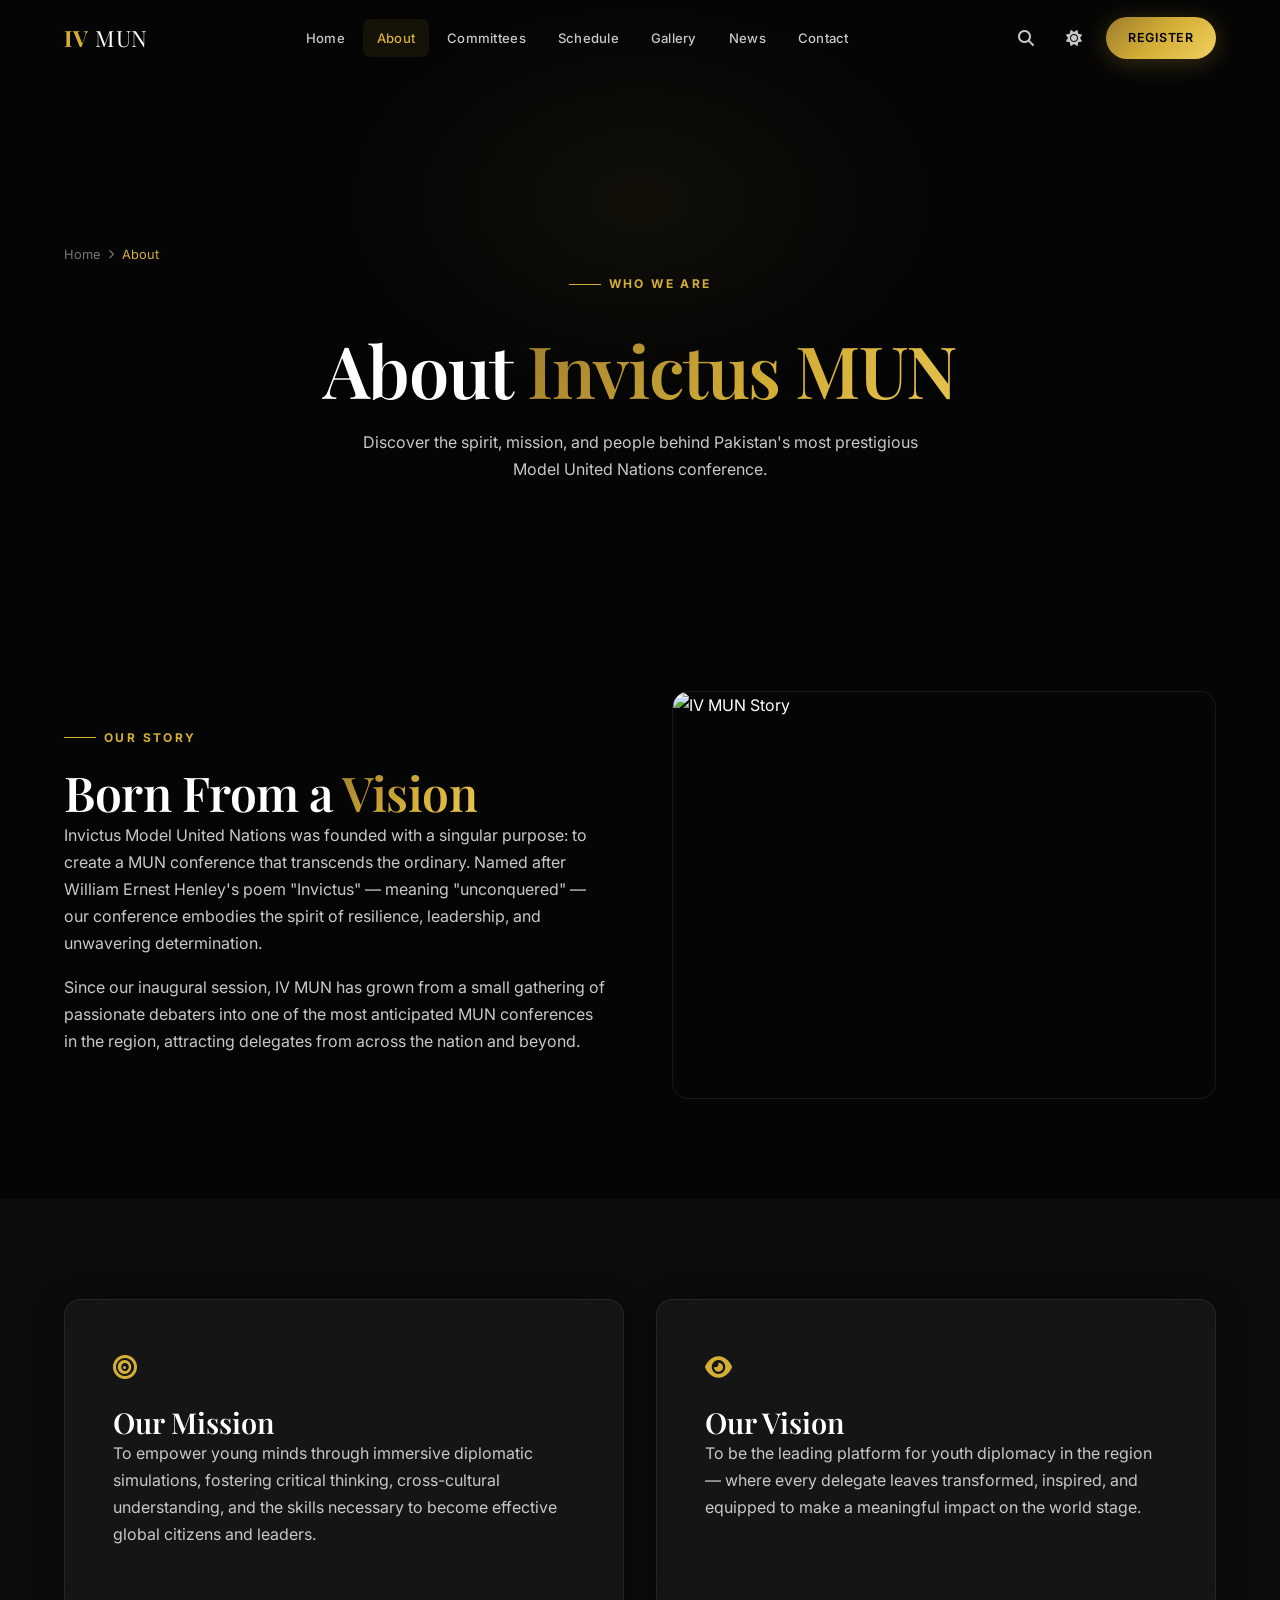
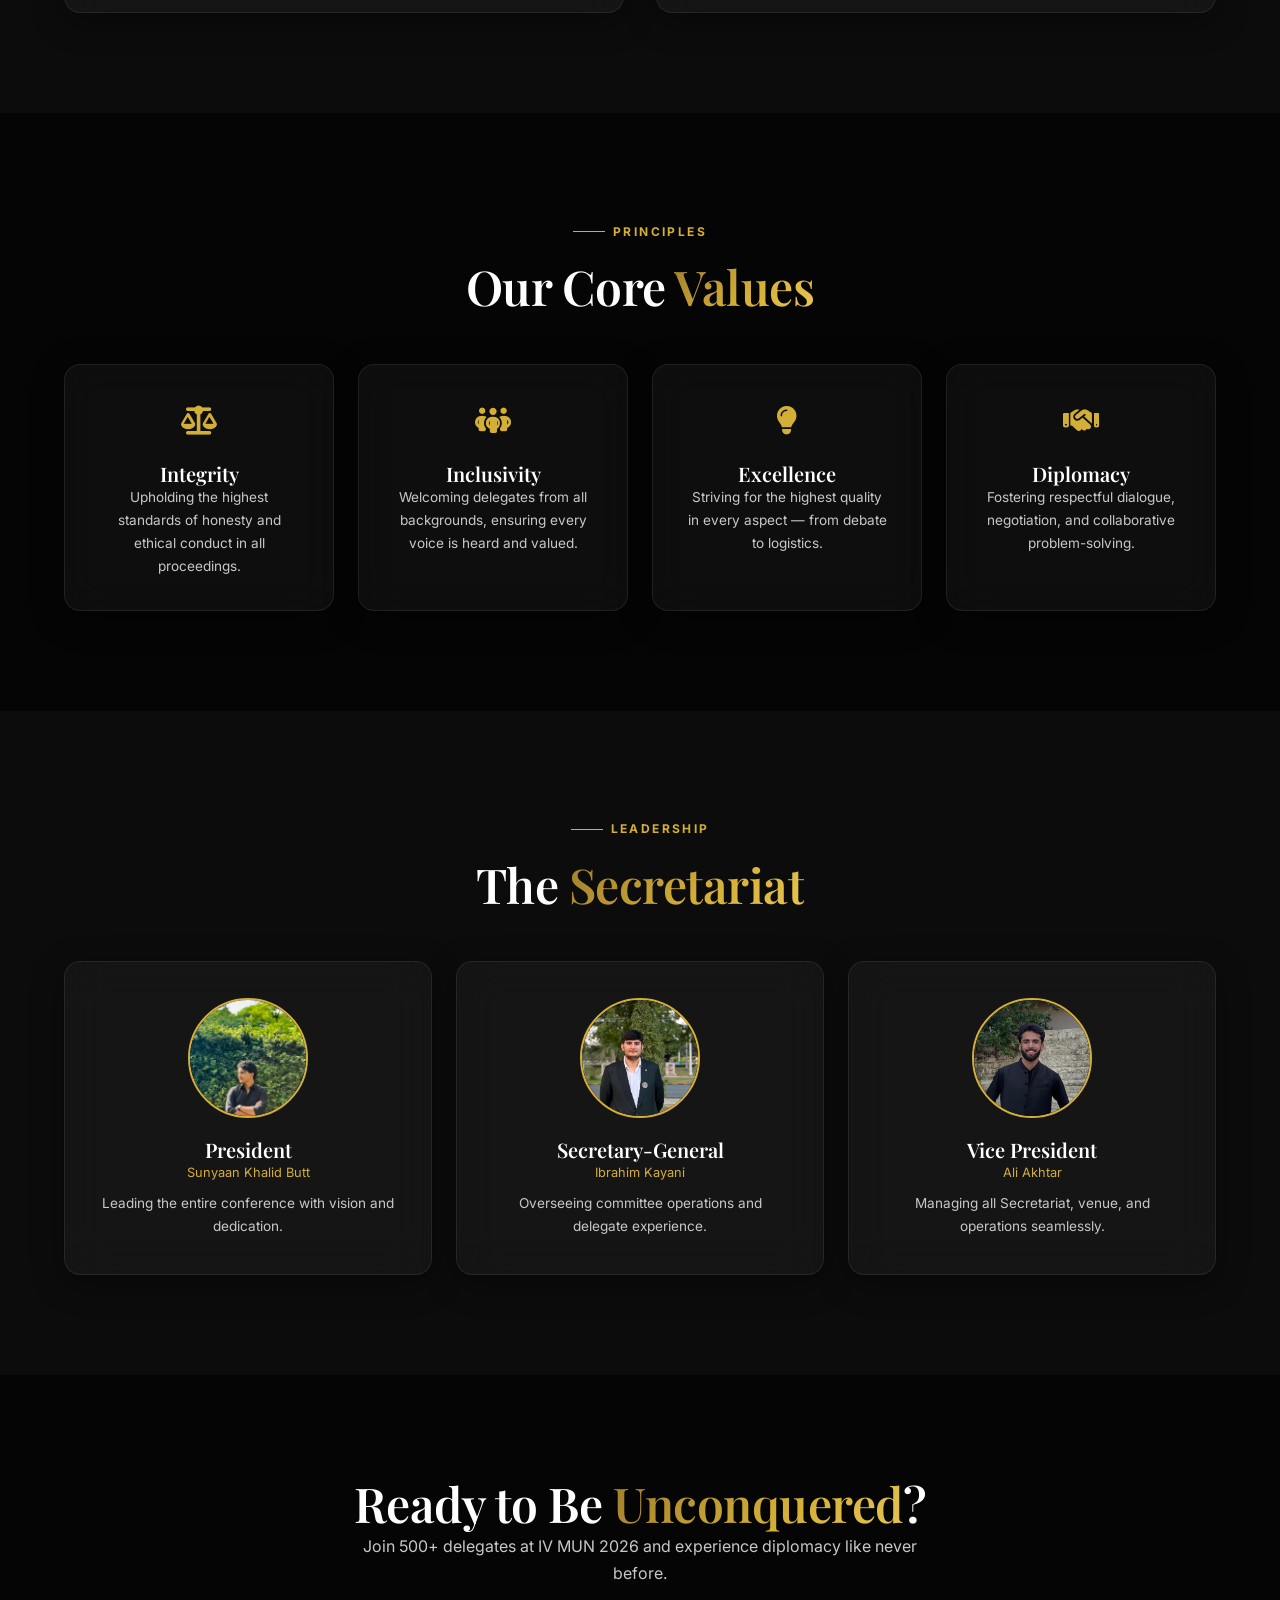
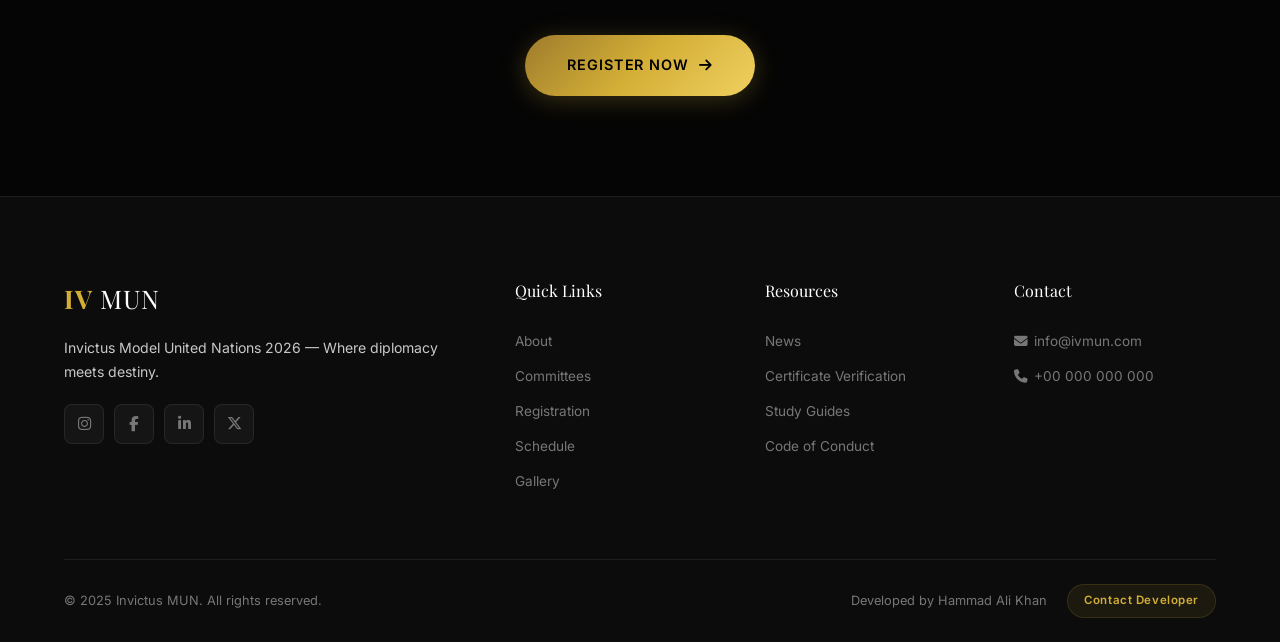
==== commit 1a84510f: "added secretariat images and location" ====
--- a/about.html
+++ b/about.html
@@ -142,7 +142,7 @@
       <div class="grid grid-3">
         <div class="glass anim anim-delay-1" style="padding:36px;text-align:center;">
           <div style="width:120px;height:120px;border-radius:50%;overflow:hidden;margin:0 auto 20px;border:2px solid var(--gold);">
-            <img data-src="https://picsum.photos/seed/sg-face/240/240.jpg" alt="Secretary-General" style="width:100%;height:100%;object-fit:cover;">
+            <img src="images/invictus_mun_president.jpeg" alt="President" style="width:100%;height:100%;object-fit:cover;">
           </div>
           <h4>President</h4>
           <p style="font-size:0.8rem;color:var(--gold);margin-bottom:8px;">Sunyaan Khalid Butt</p>
@@ -150,18 +150,18 @@
         </div>
         <div class="glass anim anim-delay-2" style="padding:36px;text-align:center;">
           <div style="width:120px;height:120px;border-radius:50%;overflow:hidden;margin:0 auto 20px;border:2px solid var(--gold);">
-            <img data-src="https://picsum.photos/seed/dg-face/240/240.jpg" alt="Director-General" style="width:100%;height:100%;object-fit:cover;">
+            <img src="images/invictus_mun_secretary_general.jpeg" alt="Secretary-General" style="width:100%;height:100%;object-fit:cover;">
+          </div>
+          <h4>Secretary-General</h4>
+          <p style="font-size:0.8rem;color:var(--gold);margin-bottom:8px;">Ibrahim Kayani</p>
+          <p style="font-size:0.85rem;margin-bottom:0;">Overseeing committee operations and delegate experience.</p>
+        </div>
+        <div class="glass anim anim-delay-3" style="padding:36px;text-align:center;">
+          <div style="width:120px;height:120px;border-radius:50%;overflow:hidden;margin:0 auto 20px;border:2px solid var(--gold);">
+            <img src="images/invictus_mun_vice_president.jpeg" alt="Vice President" style="width:100%;height:100%;object-fit:cover;">
           </div>
           <h4>Vice President</h4>
           <p style="font-size:0.8rem;color:var(--gold);margin-bottom:8px;">Ali Akhtar</p>
-          <p style="font-size:0.85rem;margin-bottom:0;">Overseeing committee operations and delegate experience.</p>
-        </div>
-        <div class="glass anim anim-delay-3" style="padding:36px;text-align:center;">
-          <div style="width:120px;height:120px;border-radius:50%;overflow:hidden;margin:0 auto 20px;border:2px solid var(--gold);">
-            <img data-src="https://picsum.photos/seed/usg-face/240/240.jpg" alt="USG Logistics" style="width:100%;height:100%;object-fit:cover;">
-          </div>
-          <h4>Secretary-General</h4>
-          <p style="font-size:0.8rem;color:var(--gold);margin-bottom:8px;">Ibrahim Kayani</p>
           <p style="font-size:0.85rem;margin-bottom:0;">Managing all Secretariat, venue, and operations seamlessly.</p>
         </div>
       </div>
